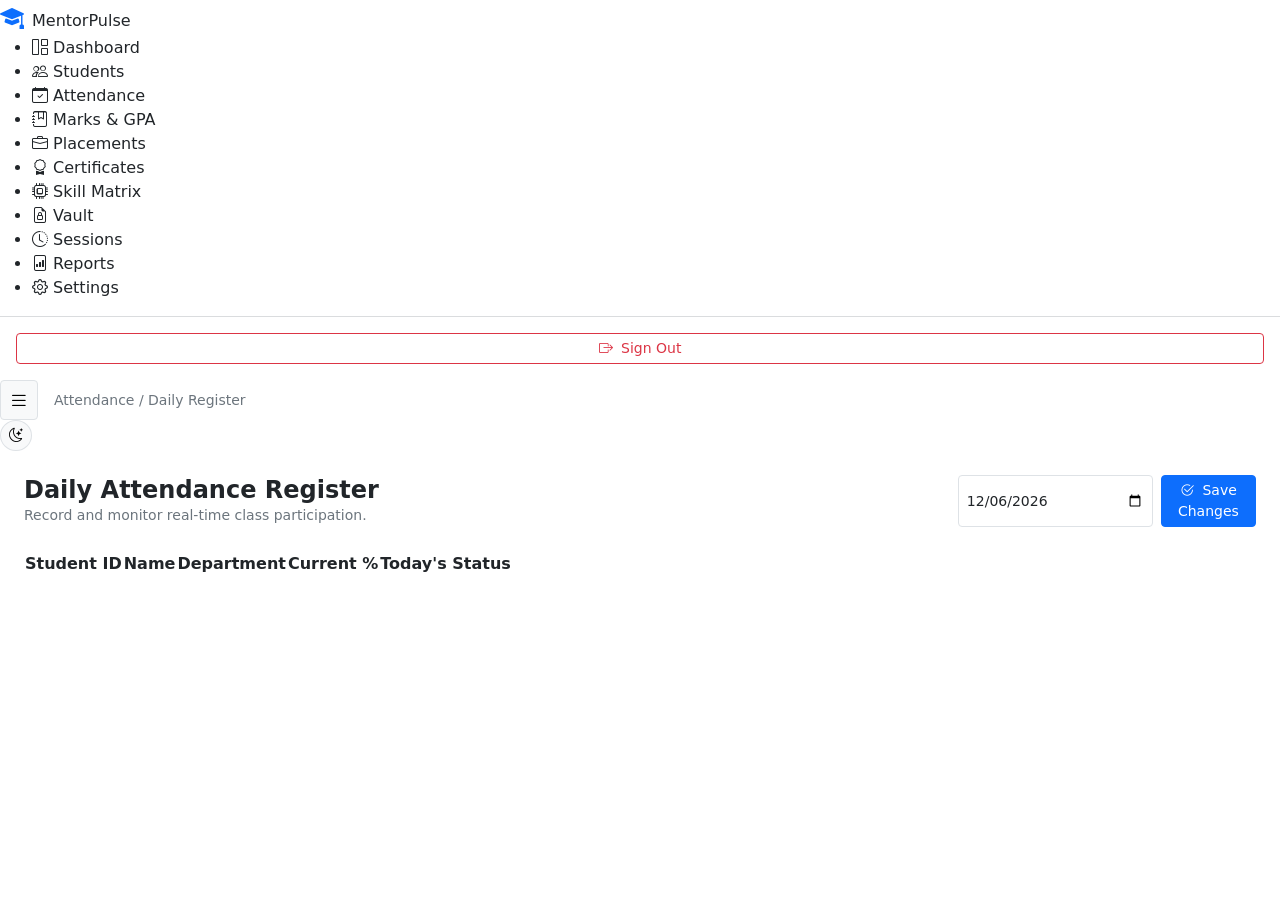
==== attendance.html @ a98555e6 "paavai mentor" ====
<!DOCTYPE html>
<html lang="en">
<head>
  <meta charset="UTF-8">
  <meta name="viewport" content="width=device-width, initial-scale=1.0">
  <title>Attendance Tracker - Mentor System</title>
  <link href="https://cdn.jsdelivr.net/npm/bootstrap@5.3.2/dist/css/bootstrap.min.css" rel="stylesheet">
  <link href="https://cdn.jsdelivr.net/npm/bootstrap-icons@1.11.1/font/bootstrap-icons.css" rel="stylesheet">
  <link href="https://fonts.googleapis.com/css2?family=Poppins:wght@300;400;500;600;700&display=swap" rel="stylesheet">
  <link rel="stylesheet" href="css/style.css">
</head>
<body>

<div id="app-layout">
  <aside id="sidebar">
    <div class="sidebar-brand"><i class="bi bi-mortarboard-fill text-primary me-2 fs-4"></i><span>MentorPulse</span></div>
    <ul class="sidebar-menu">
      <li><a href="dashboard.html" class="nav-link"><i class="bi bi-grid-1x2"></i> Dashboard</a></li>
      <li><a href="students.html" class="nav-link"><i class="bi bi-people"></i> Students</a></li>
      <li><a href="attendance.html" class="nav-link active"><i class="bi bi-calendar-check"></i> Attendance</a></li>
      <li><a href="marks.html" class="nav-link"><i class="bi bi-journal-bookmark"></i> Marks & GPA</a></li>
      <li><a href="placement.html" class="nav-link"><i class="bi bi-briefcase"></i> Placements</a></li>
      <li><a href="certificates.html" class="nav-link"><i class="bi bi-award"></i> Certificates</a></li>
      <li><a href="skills.html" class="nav-link"><i class="bi bi-cpu"></i> Skill Matrix</a></li>
      <li><a href="documents.html" class="nav-link"><i class="bi bi-file-earmark-lock"></i> Vault</a></li>
      <li><a href="meetings.html" class="nav-link"><i class="bi bi-clock-history"></i> Sessions</a></li>
      <li><a href="reports.html" class="nav-link"><i class="bi bi-file-bar-graph"></i> Reports</a></li>
      <li><a href="settings.html" class="nav-link"><i class="bi bi-gear"></i> Settings</a></li>
    </ul>
    <div class="p-3 border-top border-secondary border-opacity-25">
      <button class="btn btn-outline-danger btn-sm w-100" onclick="AuthManager.logout()"><i class="bi bi-box-arrow-right me-1"></i> Sign Out</button>
    </div>
  </aside>

  <main id="main-content">
    <header class="top-navbar">
      <div class="d-flex align-items-center gap-3">
        <button id="sidebar-toggle" class="btn btn-light btn-sm border"><i class="bi bi-list fs-5"></i></button>
        <span class="text-secondary small">Attendance / Daily Register</span>
      </div>
      <button id="theme-toggle" class="btn btn-light btn-sm border rounded-circle"><i class="bi bi-moon-stars"></i></button>
    </header>

    <div class="p-4">
      <div class="d-flex flex-wrap justify-content-between align-items-center gap-2 mb-4">
        <div>
          <h4 class="fw-bold mb-0">Daily Attendance Register</h4>
          <p class="text-secondary small mb-0">Record and monitor real-time class participation.</p>
        </div>
        <div class="d-flex gap-2">
          <input type="date" id="attendance-date" class="form-control form-control-sm">
          <button class="btn btn-primary btn-sm" onclick="saveAttendance()"><i class="bi bi-check2-circle me-1"></i> Save Changes</button>
        </div>
      </div>

      <div class="card-custom p-0 overflow-hidden">
        <div class="table-responsive">
          <table class="table-custom">
            <thead>
              <tr>
                <th>Student ID</th>
                <th>Name</th>
                <th>Department</th>
                <th>Current %</th>
                <th>Today's Status</th>
              </tr>
            </thead>
            <tbody id="attendance-body"></tbody>
          </table>
        </div>
      </div>
    </div>
  </main>
</div>

<script src="https://cdn.jsdelivr.net/npm/bootstrap@5.3.2/dist/js/bootstrap.bundle.min.js"></script>
<script src="js/db.js"></script>
<script src="js/auth.js"></script>
<script src="js/app.js"></script>
<script>
  let studentsData = [];
  document.getElementById('attendance-date').valueAsDate = new Date();

  async function loadAttendance() {
    studentsData = await dbEngine.getAll('students');
    const tbody = document.getElementById('attendance-body');
    tbody.innerHTML = studentsData.map(s => `
      <tr>
        <td class="fw-medium">${s.id}</td>
        <td>${s.name}</td>
        <td>${s.department}</td>
        <td>
          <span class="badge ${s.attendancePct < 75 ? 'bg-danger' : 'bg-success'}">${s.attendancePct}%</span>
        </td>
        <td>
          <div class="form-check form-switch">
            <input class="form-check-input att-switch" type="checkbox" id="switch-${s.id}" ${s.attendancePct >= 75 ? 'checked' : ''}>
            <label class="form-check-label small fw-semibold" for="switch-${s.id}">Present</label>
          </div>
        </td>
      </tr>
    `).join('');
  }

  async function saveAttendance() {
    for (let s of studentsData) {
      const isPresent = document.getElementById(`switch-${s.id}`).checked;
      if (!isPresent && s.attendancePct > 0) {
        s.attendancePct = Math.max(0, s.attendancePct - 1);
      } else if (isPresent && s.attendancePct < 100) {
        s.attendancePct = Math.min(100, s.attendancePct + 1);
      }
      await dbEngine.put('students', s);
    }
    showToast('Attendance recorded and percentages recalculated!', 'success');
    loadAttendance();
  }

  document.addEventListener('DOMContentLoaded', loadAttendance);
</script>
</body>
</html>
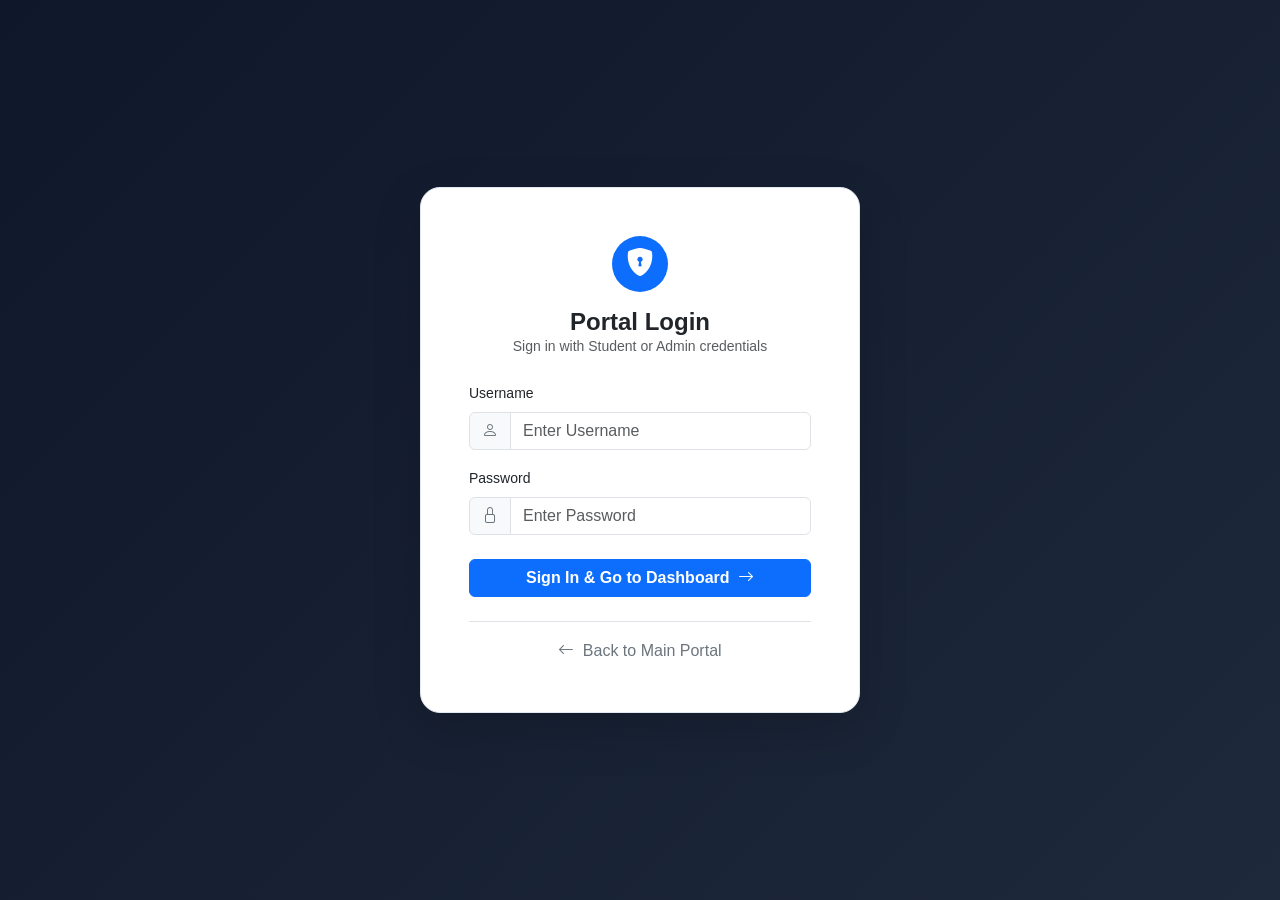
==== commit d63aeb3d: "Refactor attendance.html for GitHub sync functionality" ====
--- a/attendance.html
+++ b/attendance.html
@@ -28,7 +28,7 @@
       <li><a href="settings.html" class="nav-link"><i class="bi bi-gear"></i> Settings</a></li>
     </ul>
     <div class="p-3 border-top border-secondary border-opacity-25">
-      <button class="btn btn-outline-danger btn-sm w-100" onclick="AuthManager.logout()"><i class="bi bi-box-arrow-right me-1"></i> Sign Out</button>
+      <button class="btn btn-outline-danger btn-sm w-100" onclick="logoutPortal()"><i class="bi bi-box-arrow-right me-1"></i> Sign Out</button>
     </div>
   </aside>
 
@@ -65,7 +65,11 @@
                 <th>Today's Status</th>
               </tr>
             </thead>
-            <tbody id="attendance-body"></tbody>
+            <tbody id="attendance-body">
+              <tr>
+                <td colspan="5" class="text-center py-4 text-muted">Loading attendance data...</td>
+              </tr>
+            </tbody>
           </table>
         </div>
       </div>
@@ -74,49 +78,87 @@
 </div>
 
 <script src="https://cdn.jsdelivr.net/npm/bootstrap@5.3.2/dist/js/bootstrap.bundle.min.js"></script>
-<script src="js/db.js"></script>
 <script src="js/auth.js"></script>
+<script src="js/github-sync.js"></script>
 <script src="js/app.js"></script>
 <script>
   let studentsData = [];
   document.getElementById('attendance-date').valueAsDate = new Date();
 
   async function loadAttendance() {
-    studentsData = await dbEngine.getAll('students');
     const tbody = document.getElementById('attendance-body');
-    tbody.innerHTML = studentsData.map(s => `
-      <tr>
-        <td class="fw-medium">${s.id}</td>
-        <td>${s.name}</td>
-        <td>${s.department}</td>
-        <td>
-          <span class="badge ${s.attendancePct < 75 ? 'bg-danger' : 'bg-success'}">${s.attendancePct}%</span>
-        </td>
-        <td>
-          <div class="form-check form-switch">
-            <input class="form-check-input att-switch" type="checkbox" id="switch-${s.id}" ${s.attendancePct >= 75 ? 'checked' : ''}>
-            <label class="form-check-label small fw-semibold" for="switch-${s.id}">Present</label>
-          </div>
-        </td>
-      </tr>
-    `).join('');
+    
+    // Direct-ஆ GitHub JSON Database-ல இருந்து எடுக்கிறோம்:
+    if (typeof fetchStudentsFromGitHub === 'function') {
+      studentsData = await fetchStudentsFromGitHub() || [];
+    } else {
+      studentsData = [];
+    }
+
+    if (studentsData.length === 0) {
+      tbody.innerHTML = `<tr><td colspan="5" class="text-center py-4 text-muted">No student records found.</td></tr>`;
+      return;
+    }
+
+    tbody.innerHTML = studentsData.map(s => {
+      const pct = s.attendancePct || 85;
+      const sId = s.id || s.regNo;
+      return `
+        <tr>
+          <td class="fw-medium">${sId}</td>
+          <td>${s.name || 'N/A'}</td>
+          <td><span class="badge bg-secondary-subtle text-secondary">${s.department || 'CSE'}</span></td>
+          <td>
+            <span class="badge ${pct < 75 ? 'bg-danger' : 'bg-success'}">${pct}%</span>
+          </td>
+          <td>
+            <div class="form-check form-switch">
+              <input class="form-check-input att-switch" type="checkbox" id="switch-${sId}" ${pct >= 75 ? 'checked' : ''}>
+              <label class="form-check-label small fw-semibold" for="switch-${sId}">Present</label>
+            </div>
+          </td>
+        </tr>
+      `;
+    }).join('');
   }
 
   async function saveAttendance() {
+    if (studentsData.length === 0) return;
+
     for (let s of studentsData) {
-      const isPresent = document.getElementById(`switch-${s.id}`).checked;
-      if (!isPresent && s.attendancePct > 0) {
-        s.attendancePct = Math.max(0, s.attendancePct - 1);
-      } else if (isPresent && s.attendancePct < 100) {
-        s.attendancePct = Math.min(100, s.attendancePct + 1);
+      const sId = s.id || s.regNo;
+      const switchEl = document.getElementById(`switch-${sId}`);
+      if (!switchEl) continue;
+
+      let currentPct = s.attendancePct || 85;
+      const isPresent = switchEl.checked;
+
+      if (!isPresent && currentPct > 0) {
+        s.attendancePct = Math.max(0, currentPct - 1);
+      } else if (isPresent && currentPct < 100) {
+        s.attendancePct = Math.min(100, currentPct + 1);
       }
-      await dbEngine.put('students', s);
     }
-    showToast('Attendance recorded and percentages recalculated!', 'success');
+
+    // Save Attendance back to GitHub JSON
+    if (typeof syncStudentsToGitHub === 'function') {
+      const isSaved = await syncStudentsToGitHub(studentsData);
+      if (isSaved) {
+        showToast('Attendance recorded and synced to GitHub!', 'success');
+      } else {
+        showToast('Failed to sync attendance to GitHub', 'danger');
+      }
+    }
     loadAttendance();
+  }
+
+  function logoutPortal() {
+    sessionStorage.clear();
+    localStorage.clear();
+    window.location.replace('index.html');
   }
 
   document.addEventListener('DOMContentLoaded', loadAttendance);
 </script>
 </body>
-</html>+</html>
--- a/css/style.css
+++ b/css/style.css
@@ -0,0 +1,236 @@
+:root {
+  --font-family: 'Poppins', -apple-system, BlinkMacSystemFont, sans-serif;
+  --bg-main: #f8fafc;
+  --bg-card: #ffffff;
+  --bg-sidebar: #0f172a;
+  --text-primary: #0f172a;
+  --text-secondary: #64748b;
+  --primary: #2563eb;
+  --primary-hover: #1d4ed8;
+  --primary-light: rgba(37, 99, 235, 0.08);
+  --accent: #38bdf8;
+  --border-color: #e2e8f0;
+  --glass-bg: rgba(255, 255, 255, 0.75);
+  --glass-border: rgba(255, 255, 255, 0.4);
+  --shadow-sm: 0 1px 2px 0 rgba(0, 0, 0, 0.05);
+  --shadow-md: 0 4px 6px -1px rgba(0, 0, 0, 0.1), 0 2px 4px -1px rgba(0, 0, 0, 0.06);
+  --shadow-lg: 0 10px 25px -5px rgba(0, 0, 0, 0.1), 0 10px 10px -5px rgba(0, 0, 0, 0.04);
+  --sidebar-width: 260px;
+  --navbar-height: 70px;
+  --radius-lg: 16px;
+  --radius-md: 10px;
+  --transition: all 0.25s cubic-bezier(0.4, 0, 0.2, 1);
+}
+
+[data-theme="dark"] {
+  --bg-main: #0b0f17;
+  --bg-card: #151c28;
+  --bg-sidebar: #070a0f;
+  --text-primary: #f1f5f9;
+  --text-secondary: #94a3b8;
+  --border-color: #1e293b;
+  --glass-bg: rgba(21, 28, 40, 0.75);
+  --glass-border: rgba(255, 255, 255, 0.05);
+}
+
+* {
+  box-sizing: border-box;
+  margin: 0;
+  padding: 0;
+}
+
+body {
+  font-family: var(--font-family);
+  background-color: var(--bg-main);
+  color: var(--text-primary);
+  overflow-x: hidden;
+  transition: background-color 0.3s ease, color 0.3s ease;
+}
+
+/* Glassmorphism */
+.glass-panel {
+  background: var(--glass-bg);
+  backdrop-filter: blur(12px);
+  -webkit-backdrop-filter: blur(12px);
+  border: 1px solid var(--border-color);
+  border-radius: var(--radius-lg);
+  box-shadow: var(--shadow-sm);
+}
+
+/* Layout */
+#app-layout {
+  display: flex;
+  min-height: 100vh;
+}
+
+#sidebar {
+  width: var(--sidebar-width);
+  background: var(--bg-sidebar);
+  color: #fff;
+  position: fixed;
+  top: 0;
+  left: 0;
+  bottom: 0;
+  z-index: 1000;
+  transition: var(--transition);
+  display: flex;
+  flex-direction: column;
+}
+
+#sidebar.collapsed {
+  transform: translateX(-100%);
+}
+
+.sidebar-brand {
+  height: var(--navbar-height);
+  display: flex;
+  align-items: center;
+  padding: 0 1.5rem;
+  font-weight: 700;
+  font-size: 1.2rem;
+  letter-spacing: -0.5px;
+  border-bottom: 1px solid rgba(255, 255, 255, 0.08);
+  color: #fff;
+}
+
+.sidebar-menu {
+  list-style: none;
+  padding: 1rem 0.75rem;
+  flex: 1;
+  overflow-y: auto;
+}
+
+.sidebar-menu .nav-link {
+  display: flex;
+  align-items: center;
+  gap: 0.85rem;
+  padding: 0.75rem 1rem;
+  color: #94a3b8;
+  text-decoration: none;
+  border-radius: var(--radius-md);
+  font-size: 0.9rem;
+  font-weight: 500;
+  transition: var(--transition);
+  margin-bottom: 0.25rem;
+}
+
+.sidebar-menu .nav-link:hover,
+.sidebar-menu .nav-link.active {
+  color: #fff;
+  background: rgba(255, 255, 255, 0.1);
+}
+
+.sidebar-menu .nav-link.active {
+  background: var(--primary);
+}
+
+#main-content {
+  flex: 1;
+  margin-left: var(--sidebar-width);
+  transition: var(--transition);
+  display: flex;
+  flex-direction: column;
+  min-width: 0;
+}
+
+#main-content.expanded {
+  margin-left: 0;
+}
+
+/* Navbar */
+.top-navbar {
+  height: var(--navbar-height);
+  background: var(--glass-bg);
+  backdrop-filter: blur(12px);
+  border-bottom: 1px solid var(--border-color);
+  position: sticky;
+  top: 0;
+  z-index: 900;
+  display: flex;
+  align-items: center;
+  justify-content: space-between;
+  padding: 0 1.5rem;
+}
+
+/* Card Hover Lift */
+.hover-lift {
+  transition: var(--transition);
+}
+.hover-lift:hover {
+  transform: translateY(-4px);
+  box-shadow: var(--shadow-lg);
+}
+
+/* UI Components & Tables */
+.card-custom {
+  background: var(--bg-card);
+  border: 1px solid var(--border-color);
+  border-radius: var(--radius-lg);
+  padding: 1.5rem;
+  box-shadow: var(--shadow-sm);
+}
+
+.table-custom {
+  width: 100%;
+  border-collapse: separate;
+  border-spacing: 0;
+}
+.table-custom th {
+  background: var(--bg-main);
+  color: var(--text-secondary);
+  font-weight: 600;
+  font-size: 0.8rem;
+  text-transform: uppercase;
+  letter-spacing: 0.5px;
+  padding: 0.85rem 1rem;
+  border-bottom: 1px solid var(--border-color);
+}
+.table-custom td {
+  padding: 1rem;
+  border-bottom: 1px solid var(--border-color);
+  color: var(--text-primary);
+  font-size: 0.9rem;
+}
+
+/* Skeleton Loading */
+.skeleton {
+  background: linear-gradient(90deg, var(--border-color) 25%, var(--bg-main) 50%, var(--border-color) 75%);
+  background-size: 200% 100%;
+  animation: loading 1.5s infinite;
+  border-radius: 4px;
+}
+@keyframes loading {
+  0% { background-position: 200% 0; }
+  100% { background-position: -200% 0; }
+}
+
+/* Floating Action Button */
+.fab {
+  position: fixed;
+  bottom: 2rem;
+  right: 2rem;
+  width: 56px;
+  height: 56px;
+  border-radius: 50%;
+  background: var(--primary);
+  color: white;
+  display: flex;
+  align-items: center;
+  justify-content: center;
+  box-shadow: var(--shadow-lg);
+  cursor: pointer;
+  z-index: 800;
+  border: none;
+  transition: var(--transition);
+}
+.fab:hover {
+  transform: scale(1.08);
+}
+
+/* Toast Container */
+#toast-container {
+  position: fixed;
+  top: 1.5rem;
+  right: 1.5rem;
+  z-index: 2000;
+}
